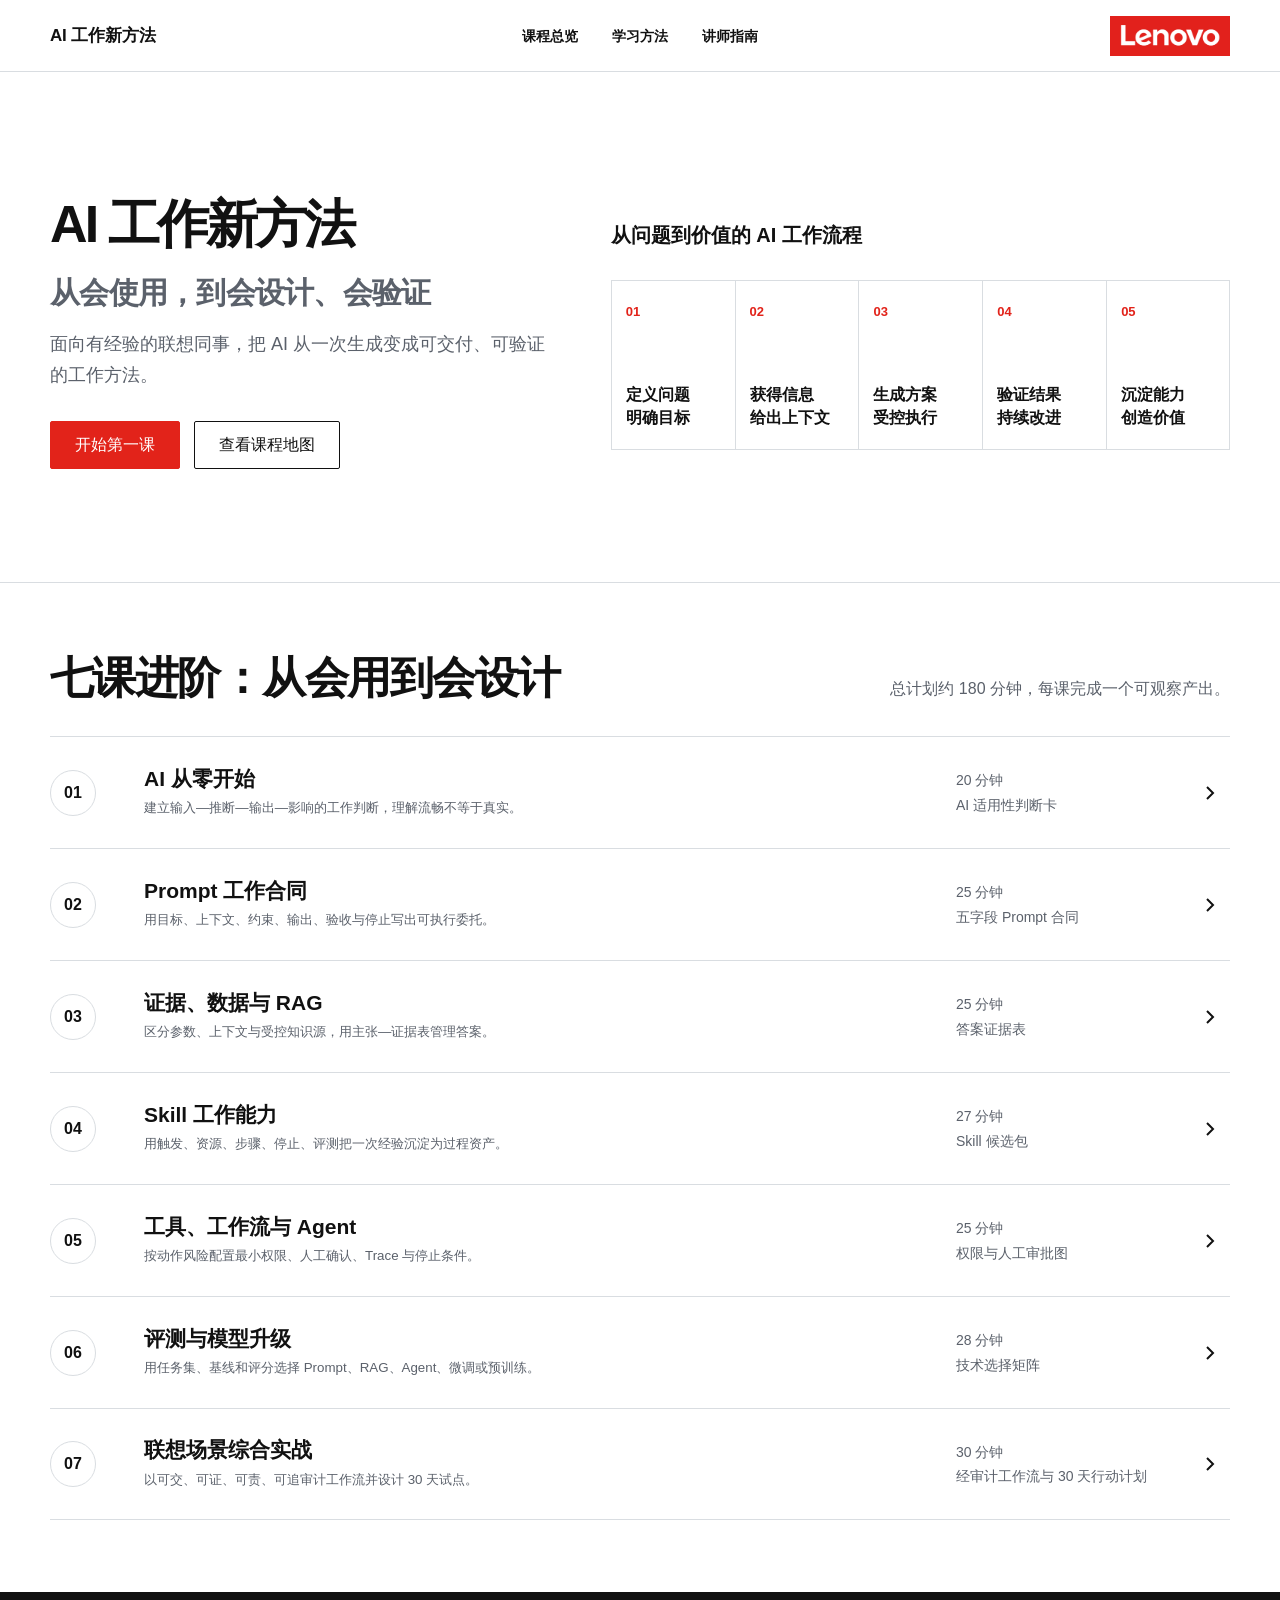
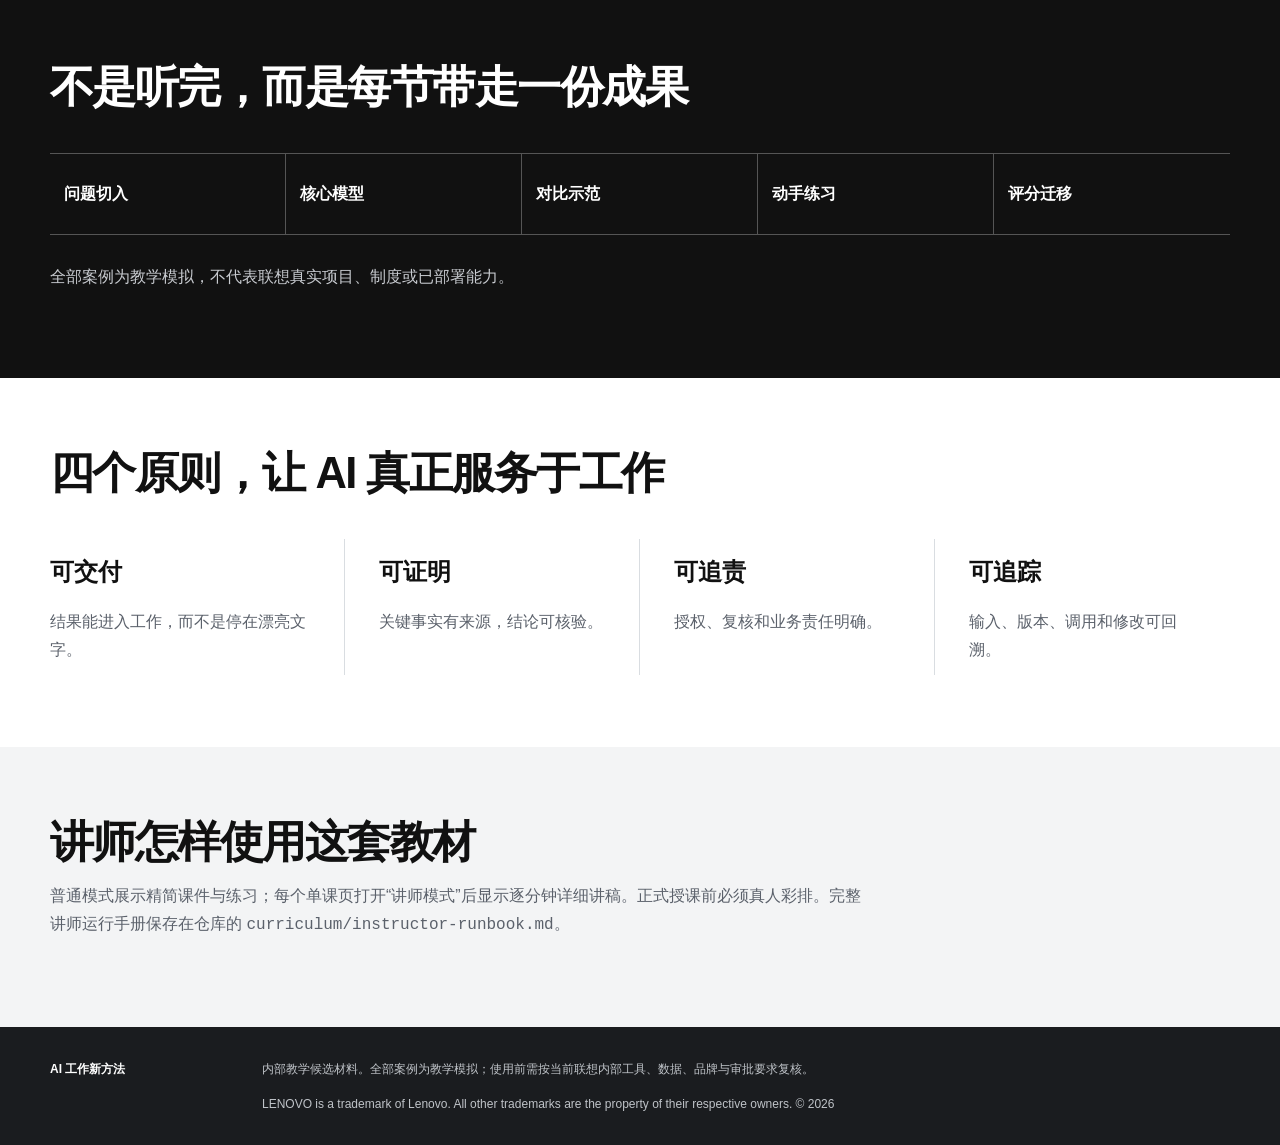
==== site/index.html @ b616cd08 "feat: expand Lenovo AI course into seven-lesson curriculum" ====
<!doctype html>
<html lang="zh-CN">
<head>
  <meta charset="utf-8">
  <meta name="viewport" content="width=device-width, initial-scale=1">
  <meta name="description" content="联想场景特化的 AI 工作方法系列课，全部案例为教学模拟。">
  <title>课程总览｜AI 工作新方法</title>
  <link rel="stylesheet" href="assets/styles.css">
</head>
<body>
  <a class="skip-link" href="#main">跳到正文</a>
  <header class="topbar">
  <a class="course-brand" href="index.html">AI 工作新方法</a>
  <nav aria-label="全局导航">
    <a href="index.html#course-map">课程总览</a>
    <a href="index.html#method">学习方法</a>
    <a href="index.html#instructor">讲师指南</a>
  </nav>
  <img class="lenovo-logo" src="assets/brand/lenovo-logo-red-horizontal.webp" width="120" height="40" alt="Lenovo">
</header>
<main id="main">
  <section class="hero">
    <div>
      <h1>AI 工作新方法</h1>
      <p class="hero-subtitle">从会使用，到会设计、会验证</p>
      <p class="hero-copy">面向有经验的联想同事，把 AI 从一次生成变成可交付、可验证的工作方法。</p>
      <div class="hero-actions"><a class="button primary" href="lessons/01.html">开始第一课</a><a class="button secondary" href="#course-map">查看课程地图</a></div>
    </div>
    <div class="workflow" aria-label="AI 工作流程">
      <h2>从问题到价值的 AI 工作流程</h2>
      <ol><li><b>01</b><span>定义问题<br>明确目标</span></li><li><b>02</b><span>获得信息<br>给出上下文</span></li><li><b>03</b><span>生成方案<br>受控执行</span></li><li><b>04</b><span>验证结果<br>持续改进</span></li><li><b>05</b><span>沉淀能力<br>创造价值</span></li></ol>
    </div>
  </section>
  <section class="course-map" id="course-map"><div class="section-heading"><h2>七课进阶：从会用到会设计</h2><p>总计划约 180 分钟，每课完成一个可观察产出。</p></div><a class="course-row" href="lessons/01.html">
  <span class="course-no">01</span>
  <span><strong>AI 从零开始</strong><small>建立输入—推断—输出—影响的工作判断，理解流畅不等于真实。</small></span>
  <span class="course-meta">20 分钟<br>AI 适用性判断卡</span>
  <svg aria-hidden="true" viewBox="0 0 24 24"><path d="m9 18 6-6-6-6"/></svg>
</a><a class="course-row" href="lessons/02.html">
  <span class="course-no">02</span>
  <span><strong>Prompt 工作合同</strong><small>用目标、上下文、约束、输出、验收与停止写出可执行委托。</small></span>
  <span class="course-meta">25 分钟<br>五字段 Prompt 合同</span>
  <svg aria-hidden="true" viewBox="0 0 24 24"><path d="m9 18 6-6-6-6"/></svg>
</a><a class="course-row" href="lessons/03.html">
  <span class="course-no">03</span>
  <span><strong>证据、数据与 RAG</strong><small>区分参数、上下文与受控知识源，用主张—证据表管理答案。</small></span>
  <span class="course-meta">25 分钟<br>答案证据表</span>
  <svg aria-hidden="true" viewBox="0 0 24 24"><path d="m9 18 6-6-6-6"/></svg>
</a><a class="course-row" href="lessons/04.html">
  <span class="course-no">04</span>
  <span><strong>Skill 工作能力</strong><small>用触发、资源、步骤、停止、评测把一次经验沉淀为过程资产。</small></span>
  <span class="course-meta">27 分钟<br>Skill 候选包</span>
  <svg aria-hidden="true" viewBox="0 0 24 24"><path d="m9 18 6-6-6-6"/></svg>
</a><a class="course-row" href="lessons/05.html">
  <span class="course-no">05</span>
  <span><strong>工具、工作流与 Agent</strong><small>按动作风险配置最小权限、人工确认、Trace 与停止条件。</small></span>
  <span class="course-meta">25 分钟<br>权限与人工审批图</span>
  <svg aria-hidden="true" viewBox="0 0 24 24"><path d="m9 18 6-6-6-6"/></svg>
</a><a class="course-row" href="lessons/06.html">
  <span class="course-no">06</span>
  <span><strong>评测与模型升级</strong><small>用任务集、基线和评分选择 Prompt、RAG、Agent、微调或预训练。</small></span>
  <span class="course-meta">28 分钟<br>技术选择矩阵</span>
  <svg aria-hidden="true" viewBox="0 0 24 24"><path d="m9 18 6-6-6-6"/></svg>
</a><a class="course-row" href="lessons/07.html">
  <span class="course-no">07</span>
  <span><strong>联想场景综合实战</strong><small>以可交、可证、可责、可追审计工作流并设计 30 天试点。</small></span>
  <span class="course-meta">30 分钟<br>经审计工作流与 30 天行动计划</span>
  <svg aria-hidden="true" viewBox="0 0 24 24"><path d="m9 18 6-6-6-6"/></svg>
</a></section>
  <section class="method" id="method"><h2>不是听完，而是每节带走一份成果</h2><div class="method-flow"><span>问题切入</span><span>核心模型</span><span>对比示范</span><span>动手练习</span><span>评分迁移</span></div><p>全部案例为教学模拟，不代表联想真实项目、制度或已部署能力。</p></section>
  <section class="principles"><h2>四个原则，让 AI 真正服务于工作</h2><div><article><strong>可交付</strong><p>结果能进入工作，而不是停在漂亮文字。</p></article><article><strong>可证明</strong><p>关键事实有来源，结论可核验。</p></article><article><strong>可追责</strong><p>授权、复核和业务责任明确。</p></article><article><strong>可追踪</strong><p>输入、版本、调用和修改可回溯。</p></article></div></section>
  <section class="instructor" id="instructor"><h2>讲师怎样使用这套教材</h2><p>普通模式展示精简课件与练习；每个单课页打开“讲师模式”后显示逐分钟详细讲稿。正式授课前必须真人彩排。完整讲师运行手册保存在仓库的 <code>curriculum/instructor-runbook.md</code>。</p></section>
</main><footer class="site-footer">
  <strong>AI 工作新方法</strong>
  <p>内部教学候选材料。全部案例为教学模拟；使用前需按当前联想内部工具、数据、品牌与审批要求复核。</p>
  <p>LENOVO is a trademark of Lenovo. All other trademarks are the property of their respective owners. © 2026</p>
</footer>
  <script src="assets/app.js" defer></script>
</body>
</html>
---- site/assets/styles.css ----
:root {
  --red: #e2231a;
  --red-dark: #bd1712;
  --ink: #111111;
  --muted: #5b616b;
  --surface: #f3f4f5;
  --line: #d9dde1;
  --white: #ffffff;
  --success: #18794e;
  --shadow: 0 14px 34px rgba(17, 17, 17, 0.08);
  --content: 1180px;
  --font: Arial, Helvetica, "PingFang SC", "Microsoft YaHei", sans-serif;
}

* { box-sizing: border-box; }
html { scroll-behavior: smooth; }
body {
  margin: 0;
  background: var(--white);
  color: var(--ink);
  font-family: var(--font);
  font-size: 16px;
  line-height: 1.72;
  text-rendering: optimizeLegibility;
}
a { color: inherit; }
button, input, select { font: 600 14px/1.2 var(--font); }
button, a { -webkit-tap-highlight-color: transparent; }
:focus-visible { outline: 3px solid var(--ink); outline-offset: 3px; }
.skip-link { position: fixed; left: 16px; top: -80px; z-index: 100; background: var(--ink); color: var(--white); padding: 12px 16px; }
.skip-link:focus { top: 12px; }

.topbar {
  min-height: 72px;
  padding: 0 max(28px, calc((100vw - var(--content)) / 2));
  display: grid;
  grid-template-columns: 1fr auto 1fr;
  align-items: center;
  gap: 28px;
  border-bottom: 1px solid var(--line);
  background: var(--white);
  position: relative;
  z-index: 20;
}
.course-brand { font-size: 17px; font-weight: 800; text-decoration: none; letter-spacing: -0.01em; }
.topbar nav { display: flex; gap: 34px; }
.topbar nav a { text-decoration: none; font-size: 14px; font-weight: 700; padding: 24px 0 20px; border-bottom: 3px solid transparent; }
.topbar nav a:hover { border-bottom-color: var(--red); }
.lenovo-logo { justify-self: end; width: 120px; height: 40px; object-fit: contain; }

.hero {
  max-width: var(--content);
  margin: 0 auto;
  min-height: 510px;
  padding: 78px 0 64px;
  display: grid;
  grid-template-columns: minmax(470px, 0.9fr) minmax(590px, 1.1fr);
  gap: 54px;
  align-items: center;
}
.hero h1 { margin: 0; font-size: clamp(52px, 4vw, 70px); line-height: 0.98; letter-spacing: -0.055em; white-space: nowrap; }
.hero-subtitle { margin: 24px 0 12px; font-size: 30px; line-height: 1.25; font-weight: 700; color: var(--muted); letter-spacing: -0.025em; }
.hero-copy { max-width: 520px; color: var(--muted); font-size: 18px; }
.hero-actions { display: flex; gap: 14px; margin-top: 30px; }
.button {
  display: inline-flex;
  min-height: 48px;
  padding: 0 24px;
  border: 1px solid var(--ink);
  align-items: center;
  justify-content: center;
  text-decoration: none;
  border-radius: 2px;
  cursor: pointer;
  transition: background 150ms ease, color 150ms ease, transform 150ms ease;
}
.button:hover { transform: translateY(-1px); }
.button.primary { background: var(--red); border-color: var(--red); color: var(--white); }
.button.primary:hover { background: var(--red-dark); }
.button.secondary { background: var(--white); color: var(--ink); }
.button.secondary:hover { background: var(--ink); color: var(--white); }
.workflow h2 { margin: 0 0 28px; font-size: 20px; }
.workflow ol { margin: 0; padding: 0; list-style: none; display: grid; grid-template-columns: repeat(5, 1fr); }
.workflow li { min-height: 170px; padding: 20px 14px; border: 1px solid var(--line); border-right: 0; display: flex; flex-direction: column; justify-content: space-between; }
.workflow li:last-child { border-right: 1px solid var(--line); }
.workflow b { font-size: 13px; color: var(--red); }
.workflow span { font-weight: 700; line-height: 1.45; }

.course-map, .method, .principles, .instructor { padding: 72px max(28px, calc((100vw - var(--content)) / 2)); }
.course-map { border-top: 1px solid var(--line); }
.section-heading { display: flex; align-items: end; justify-content: space-between; gap: 24px; margin-bottom: 34px; }
.section-heading h2, .method h2, .principles h2, .instructor h2 { margin: 0; font-size: clamp(30px, 3.4vw, 46px); line-height: 1.08; letter-spacing: -0.035em; }
.section-heading p { max-width: 420px; margin: 0; color: var(--muted); }
.course-row { min-height: 112px; display: grid; grid-template-columns: 72px 1fr 220px 32px; gap: 22px; align-items: center; border-top: 1px solid var(--line); text-decoration: none; transition: background 150ms ease, padding 150ms ease; }
.course-row:last-child { border-bottom: 1px solid var(--line); }
.course-row:hover { background: var(--surface); padding-left: 12px; }
.course-no { width: 46px; height: 46px; border: 1px solid var(--line); border-radius: 50%; display: grid; place-items: center; font-weight: 800; }
.course-row:hover .course-no { color: var(--white); background: var(--red); border-color: var(--red); }
.course-row strong { display: block; font-size: 21px; line-height: 1.3; }
.course-row small { display: block; color: var(--muted); margin-top: 5px; }
.course-meta { color: var(--muted); font-size: 14px; }
.course-row svg { width: 24px; fill: none; stroke: currentColor; stroke-width: 2; }
.method { background: var(--ink); color: var(--white); }
.method-flow { margin: 42px 0 28px; display: grid; grid-template-columns: repeat(5, 1fr); border-top: 1px solid #555; border-bottom: 1px solid #555; }
.method-flow span { padding: 26px 14px; border-right: 1px solid #555; font-weight: 700; }
.method-flow span:last-child { border-right: 0; }
.method p { color: #c8cbd0; max-width: 800px; }
.principles > div { margin-top: 42px; display: grid; grid-template-columns: repeat(4, 1fr); }
.principles article { padding: 12px 34px 12px 0; border-right: 1px solid var(--line); }
.principles article + article { padding-left: 34px; }
.principles article:last-child { border-right: 0; }
.principles strong { font-size: 24px; }
.principles p { color: var(--muted); margin-bottom: 0; }
.instructor { background: var(--surface); }
.instructor p { max-width: 820px; color: var(--muted); }
.text-link { font-weight: 800; text-decoration-color: var(--red); text-decoration-thickness: 2px; text-underline-offset: 5px; }

.lesson-shell { display: grid; grid-template-columns: 248px minmax(0, 820px) 238px; justify-content: center; min-height: calc(100vh - 72px); }
.lesson-rail { border-right: 1px solid var(--line); padding: 30px 20px; position: sticky; top: 0; height: 100vh; overflow-y: auto; background: #fafafa; }
.rail-title { font-size: 17px; font-weight: 800; padding: 0 10px 20px; }
.rail-title small { display: block; margin-top: 4px; color: var(--muted); font-size: 12px; font-weight: 500; }
.lesson-rail nav { display: flex; flex-direction: column; gap: 3px; }
.lesson-rail nav a { display: grid; grid-template-columns: 30px 1fr; gap: 8px; align-items: center; padding: 11px 10px; font-size: 13px; font-weight: 700; text-decoration: none; border-left: 3px solid transparent; }
.lesson-rail nav a:hover { background: var(--surface); }
.lesson-rail nav a.active { background: var(--red); color: var(--white); border-left-color: var(--ink); }
.progress-block { margin: 26px 10px 0; padding-top: 20px; border-top: 1px solid var(--line); font-size: 12px; color: var(--muted); }
.progress-block progress { width: 100%; height: 6px; accent-color: var(--red); }
.progress-block small { display: block; text-align: right; }
.lesson-main { padding: 34px 38px 70px; min-width: 0; }
.lesson-toolbar { min-height: 46px; display: flex; justify-content: space-between; align-items: center; gap: 16px; border-bottom: 1px solid var(--line); color: var(--muted); font-size: 14px; }
.lesson-toolbar > div { display: flex; gap: 8px; }
.toolbar-button { min-height: 34px; padding: 0 12px; background: var(--white); border: 1px solid var(--line); color: var(--ink); cursor: pointer; border-radius: 2px; }
.toolbar-button:hover, .toolbar-button[aria-pressed="true"] { border-color: var(--red); color: var(--red); }
.lesson-content h1 { max-width: 720px; margin: 38px 0 18px; font-size: clamp(36px, 4.3vw, 58px); line-height: 1.08; letter-spacing: -0.045em; text-wrap: balance; }
.lesson-content > blockquote { margin: 0 0 34px; padding: 16px 18px; background: var(--surface); border-left: 4px solid var(--red); color: var(--muted); }
.lesson-main h2 { margin: 42px 0 14px; padding-top: 10px; font-size: 28px; line-height: 1.2; letter-spacing: -0.025em; }
.lesson-main h3 { margin: 32px 0 10px; font-size: 21px; }
.lesson-main p { margin: 0 0 16px; }
.lesson-main ul, .lesson-main ol { padding-left: 24px; }
.lesson-main li { margin: 7px 0; }
.lesson-main code { padding: 0.14em 0.34em; background: var(--surface); font-family: Consolas, "SFMono-Regular", monospace; font-size: 0.92em; }
.lesson-main pre { overflow-x: auto; padding: 22px; background: #17191c; color: #f6f7f8; border-left: 4px solid var(--red); line-height: 1.62; }
.lesson-main pre code { padding: 0; background: transparent; color: inherit; }
.table-wrap { overflow-x: auto; margin: 20px 0 30px; border-top: 2px solid var(--ink); }
table { width: 100%; border-collapse: collapse; font-size: 14px; }
th, td { padding: 12px 14px; text-align: left; vertical-align: top; border-bottom: 1px solid var(--line); }
th { background: var(--surface); font-weight: 800; }
.exercise-panel { margin-top: 48px; padding: 34px; border: 1px solid var(--line); box-shadow: var(--shadow); }
.section-label { color: var(--red); font-size: 13px; font-weight: 800; letter-spacing: 0.08em; }
.exercise-panel > h2, .speaker-panel > h2 { margin: 8px 0 18px; padding-top: 0; font-size: 32px; line-height: 1.2; }
details { margin-top: 28px; border-top: 1px solid var(--line); }
summary { padding: 18px 0; font-weight: 800; cursor: pointer; }
.answer-content { padding: 4px 0 12px; }
.speaker-panel { display: none; margin-top: 48px; padding-top: 30px; border-top: 4px solid var(--red); }
.instructor-mode .speaker-panel { display: block; }
.instructor-mode .lesson-content, .instructor-mode .exercise-panel { opacity: 0.38; }
.instructor-mode .speaker-panel .section-label { position: sticky; top: 12px; display: inline-block; z-index: 5; padding: 6px 10px; background: var(--red); color: var(--white); }
.lesson-actions { display: flex; justify-content: space-between; gap: 18px; align-items: center; margin-top: 44px; padding-top: 28px; border-top: 1px solid var(--line); }
.lesson-actions nav { display: flex; gap: 10px; }
.lesson-actions .is-complete { background: var(--success); border-color: var(--success); color: var(--white); }
.lesson-timeline { border-left: 1px solid var(--line); padding: 38px 22px; position: sticky; top: 0; height: 100vh; overflow-y: auto; }
.lesson-timeline h2 { margin: 0 0 22px; font-size: 16px; }
.timeline { list-style: none; margin: 0; padding: 0; border-left: 1px solid var(--line); }
.timeline li { margin: 0; padding: 0 0 18px 18px; display: grid; gap: 2px; position: relative; }
.timeline li::before { content: ""; width: 9px; height: 9px; border-radius: 50%; background: var(--line); position: absolute; left: -5px; top: 6px; }
.timeline li:first-child::before { background: var(--red); }
.timeline time { color: var(--muted); font-size: 12px; }
.timeline span { font-size: 13px; font-weight: 700; line-height: 1.35; }
.site-footer { padding: 32px max(28px, calc((100vw - var(--content)) / 2)); background: #1a1c1f; color: var(--white); display: grid; grid-template-columns: 180px 1fr; gap: 14px 32px; font-size: 12px; }
.site-footer p { margin: 0; color: #bfc3c8; }
.site-footer p:last-child { grid-column: 2; }

@media (max-width: 1180px) {
  .hero { padding-left: 28px; padding-right: 28px; grid-template-columns: 1fr; min-height: auto; }
  .hero h1 { white-space: normal; }
  .workflow { max-width: 820px; }
  .lesson-shell { grid-template-columns: 220px minmax(0, 1fr); }
  .lesson-timeline { display: none; }
}

@media (max-width: 760px) {
  body { font-size: 15px; }
  .topbar { min-height: 64px; padding: 10px 18px; grid-template-columns: 1fr auto; }
  .topbar nav { display: none; }
  .lenovo-logo { width: 105px; height: 35px; }
  .hero { padding: 54px 20px 46px; gap: 40px; }
  .hero h1 { font-size: 52px; }
  .hero-subtitle { font-size: 24px; }
  .hero-actions { flex-direction: column; align-items: stretch; }
  .workflow ol { grid-template-columns: 1fr; }
  .workflow li { min-height: 74px; flex-direction: row; align-items: center; border-right: 1px solid var(--line); border-bottom: 0; }
  .workflow li:last-child { border-bottom: 1px solid var(--line); }
  .course-map, .method, .principles, .instructor { padding: 52px 20px; }
  .section-heading { display: block; }
  .section-heading p { margin-top: 14px; }
  .course-row { grid-template-columns: 50px 1fr 24px; gap: 12px; padding: 18px 0; }
  .course-meta { grid-column: 2; }
  .course-row svg { grid-column: 3; grid-row: 1 / span 2; }
  .method-flow { grid-template-columns: 1fr; }
  .method-flow span { border-right: 0; border-bottom: 1px solid #555; }
  .principles > div { grid-template-columns: 1fr 1fr; }
  .principles article, .principles article + article { padding: 18px; border-right: 0; border-bottom: 1px solid var(--line); }
  .lesson-shell { display: block; }
  .lesson-rail { position: static; height: auto; padding: 18px; border-right: 0; border-bottom: 1px solid var(--line); overflow: visible; }
  .rail-title, .progress-block { display: none; }
  .lesson-rail nav { flex-direction: row; overflow-x: auto; padding-bottom: 4px; }
  .lesson-rail nav a { display: block; white-space: nowrap; padding: 8px 11px; border: 1px solid var(--line); }
  .lesson-rail nav a span { margin-right: 6px; }
  .lesson-main { padding: 18px 20px 52px; }
  .lesson-toolbar { align-items: flex-start; }
  .lesson-toolbar > div { flex-direction: column; }
  .lesson-content h1 { font-size: 38px; margin-top: 30px; }
  .exercise-panel { padding: 22px 18px; margin-left: -4px; margin-right: -4px; }
  .lesson-actions { align-items: stretch; flex-direction: column; }
  .lesson-actions nav { display: grid; grid-template-columns: 1fr 1fr; }
  .site-footer { grid-template-columns: 1fr; padding: 30px 20px; }
  .site-footer p:last-child { grid-column: 1; }
}

@media (prefers-reduced-motion: reduce) {
  html { scroll-behavior: auto; }
  *, *::before, *::after { transition-duration: 0.01ms !important; }
}

@media print {
  .topbar nav, .lesson-rail, .lesson-timeline, .lesson-toolbar, .lesson-actions, .site-footer { display: none !important; }
  .topbar { display: flex; justify-content: flex-end; border: 0; padding: 0 0 20px; }
  .lesson-shell { display: block; }
  .lesson-main { max-width: none; padding: 0; }
  .speaker-panel { display: block; break-before: page; }
  .exercise-panel { box-shadow: none; }
  a { text-decoration: none; }
}
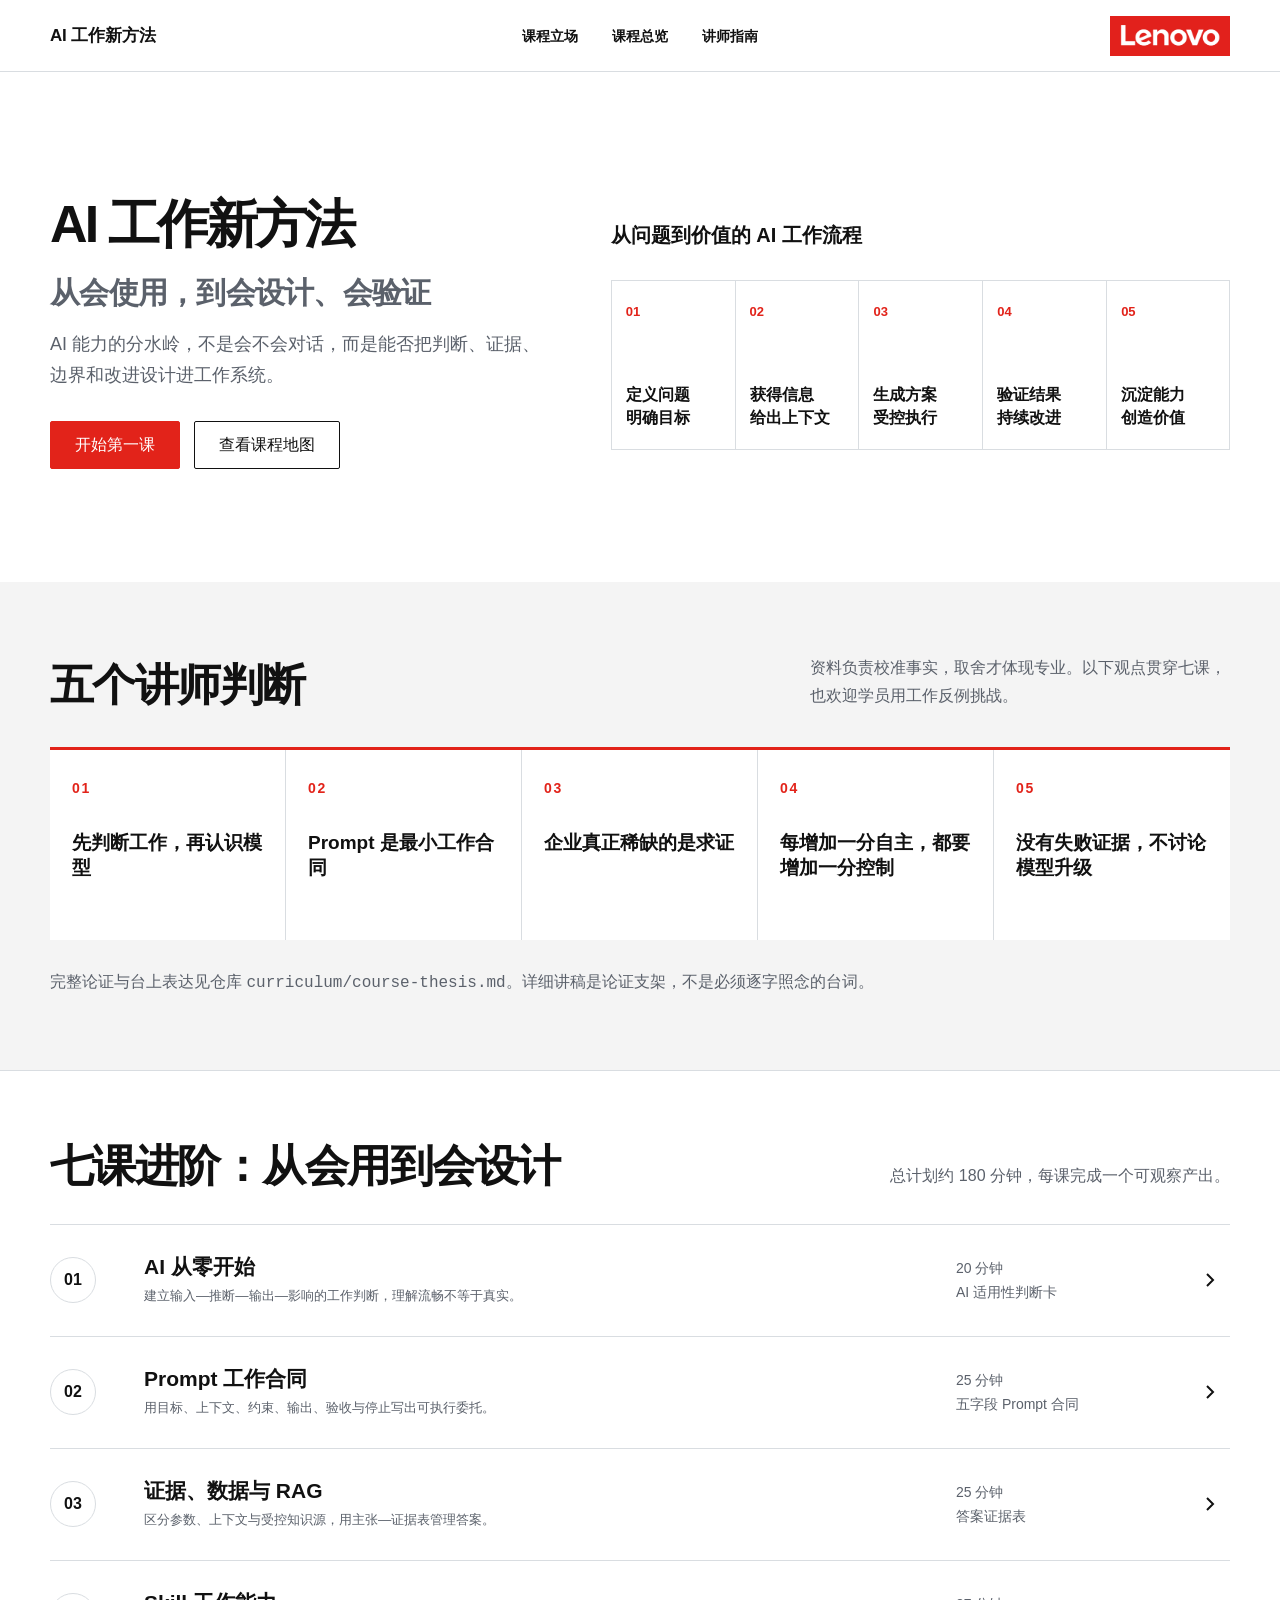
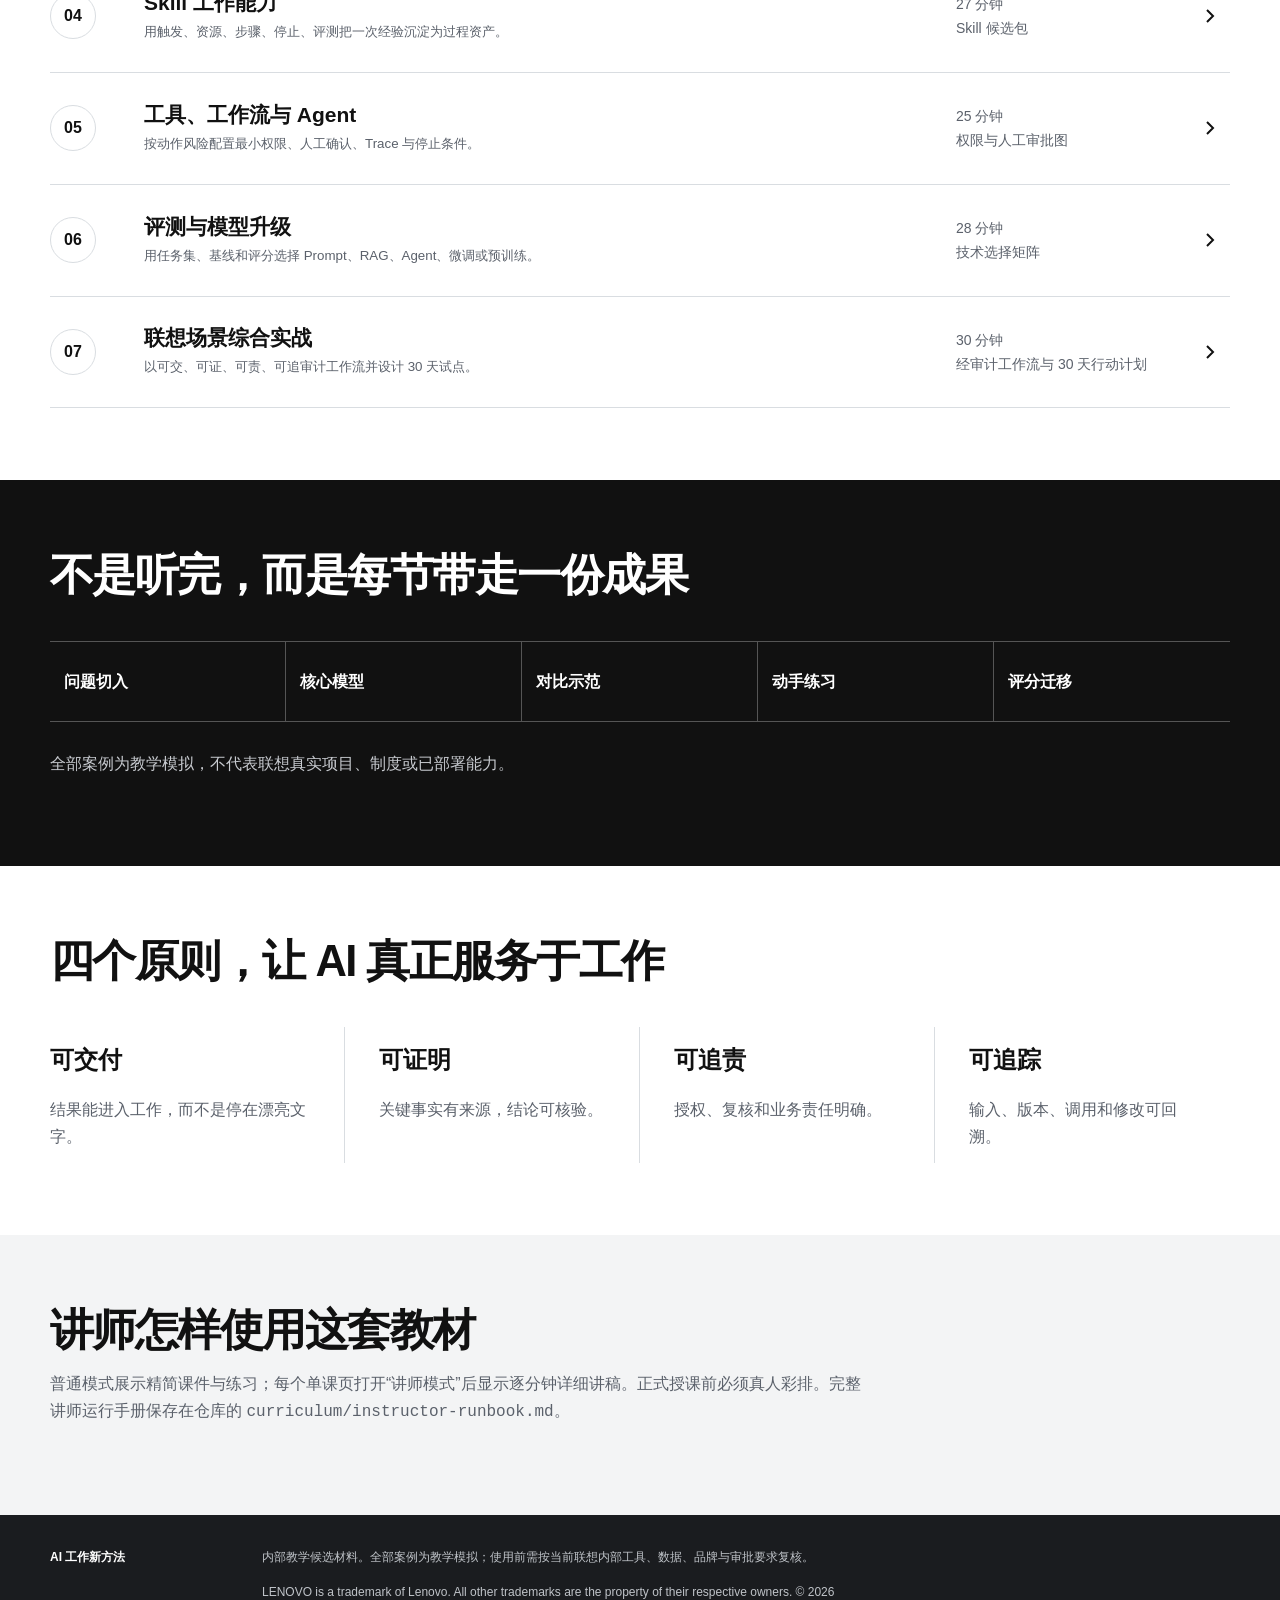
==== commit ac6742d7: "feat: replace legacy course with viewpoint-led curriculum" ====
--- a/site/index.html
+++ b/site/index.html
@@ -12,8 +12,8 @@
   <header class="topbar">
   <a class="course-brand" href="index.html">AI 工作新方法</a>
   <nav aria-label="全局导航">
+    <a href="index.html#positions">课程立场</a>
     <a href="index.html#course-map">课程总览</a>
-    <a href="index.html#method">学习方法</a>
     <a href="index.html#instructor">讲师指南</a>
   </nav>
   <img class="lenovo-logo" src="assets/brand/lenovo-logo-red-horizontal.webp" width="120" height="40" alt="Lenovo">
@@ -23,7 +23,7 @@
     <div>
       <h1>AI 工作新方法</h1>
       <p class="hero-subtitle">从会使用，到会设计、会验证</p>
-      <p class="hero-copy">面向有经验的联想同事，把 AI 从一次生成变成可交付、可验证的工作方法。</p>
+      <p class="hero-copy">AI 能力的分水岭，不是会不会对话，而是能否把判断、证据、边界和改进设计进工作系统。</p>
       <div class="hero-actions"><a class="button primary" href="lessons/01.html">开始第一课</a><a class="button secondary" href="#course-map">查看课程地图</a></div>
     </div>
     <div class="workflow" aria-label="AI 工作流程">
@@ -31,6 +31,7 @@
       <ol><li><b>01</b><span>定义问题<br>明确目标</span></li><li><b>02</b><span>获得信息<br>给出上下文</span></li><li><b>03</b><span>生成方案<br>受控执行</span></li><li><b>04</b><span>验证结果<br>持续改进</span></li><li><b>05</b><span>沉淀能力<br>创造价值</span></li></ol>
     </div>
   </section>
+  <section class="positions" id="positions"><div class="section-heading"><h2>五个讲师判断</h2><p>资料负责校准事实，取舍才体现专业。以下观点贯穿七课，也欢迎学员用工作反例挑战。</p></div><div class="position-grid"><article><b>01</b><p>先判断工作，再认识模型</p></article><article><b>02</b><p>Prompt 是最小工作合同</p></article><article><b>03</b><p>企业真正稀缺的是求证</p></article><article><b>04</b><p>每增加一分自主，都要增加一分控制</p></article><article><b>05</b><p>没有失败证据，不讨论模型升级</p></article></div><p class="position-note">完整论证与台上表达见仓库 <code>curriculum/course-thesis.md</code>。详细讲稿是论证支架，不是必须逐字照念的台词。</p></section>
   <section class="course-map" id="course-map"><div class="section-heading"><h2>七课进阶：从会用到会设计</h2><p>总计划约 180 分钟，每课完成一个可观察产出。</p></div><a class="course-row" href="lessons/01.html">
   <span class="course-no">01</span>
   <span><strong>AI 从零开始</strong><small>建立输入—推断—输出—影响的工作判断，理解流畅不等于真实。</small></span>
--- a/site/assets/styles.css
+++ b/site/assets/styles.css
@@ -86,10 +86,17 @@
 .workflow b { font-size: 13px; color: var(--red); }
 .workflow span { font-weight: 700; line-height: 1.45; }
 
-.course-map, .method, .principles, .instructor { padding: 72px max(28px, calc((100vw - var(--content)) / 2)); }
+.positions, .course-map, .method, .principles, .instructor { padding: 72px max(28px, calc((100vw - var(--content)) / 2)); }
 .course-map { border-top: 1px solid var(--line); }
 .section-heading { display: flex; align-items: end; justify-content: space-between; gap: 24px; margin-bottom: 34px; }
 .section-heading h2, .method h2, .principles h2, .instructor h2 { margin: 0; font-size: clamp(30px, 3.4vw, 46px); line-height: 1.08; letter-spacing: -0.035em; }
+.positions { background: #f4f4f4; }
+.position-grid { margin-top: 38px; display: grid; grid-template-columns: repeat(5, 1fr); border-top: 3px solid var(--red); }
+.position-grid article { min-height: 190px; padding: 24px 22px; background: var(--white); border-right: 1px solid var(--line); }
+.position-grid article:last-child { border-right: 0; }
+.position-grid b { color: var(--red); font-size: 14px; letter-spacing: .12em; }
+.position-grid p { margin: 28px 0 0; font-size: 19px; font-weight: 700; line-height: 1.35; }
+.position-note { max-width: 840px; margin: 28px 0 0; color: var(--muted); }
 .section-heading p { max-width: 420px; margin: 0; color: var(--muted); }
 .course-row { min-height: 112px; display: grid; grid-template-columns: 72px 1fr 220px 32px; gap: 22px; align-items: center; border-top: 1px solid var(--line); text-decoration: none; transition: background 150ms ease, padding 150ms ease; }
 .course-row:last-child { border-bottom: 1px solid var(--line); }
@@ -190,7 +197,9 @@
   .workflow ol { grid-template-columns: 1fr; }
   .workflow li { min-height: 74px; flex-direction: row; align-items: center; border-right: 1px solid var(--line); border-bottom: 0; }
   .workflow li:last-child { border-bottom: 1px solid var(--line); }
-  .course-map, .method, .principles, .instructor { padding: 52px 20px; }
+  .positions, .course-map, .method, .principles, .instructor { padding: 52px 20px; }
+  .position-grid { grid-template-columns: 1fr; }
+  .position-grid article { min-height: 0; border-right: 0; border-bottom: 1px solid var(--line); }
   .section-heading { display: block; }
   .section-heading p { margin-top: 14px; }
   .course-row { grid-template-columns: 50px 1fr 24px; gap: 12px; padding: 18px 0; }
